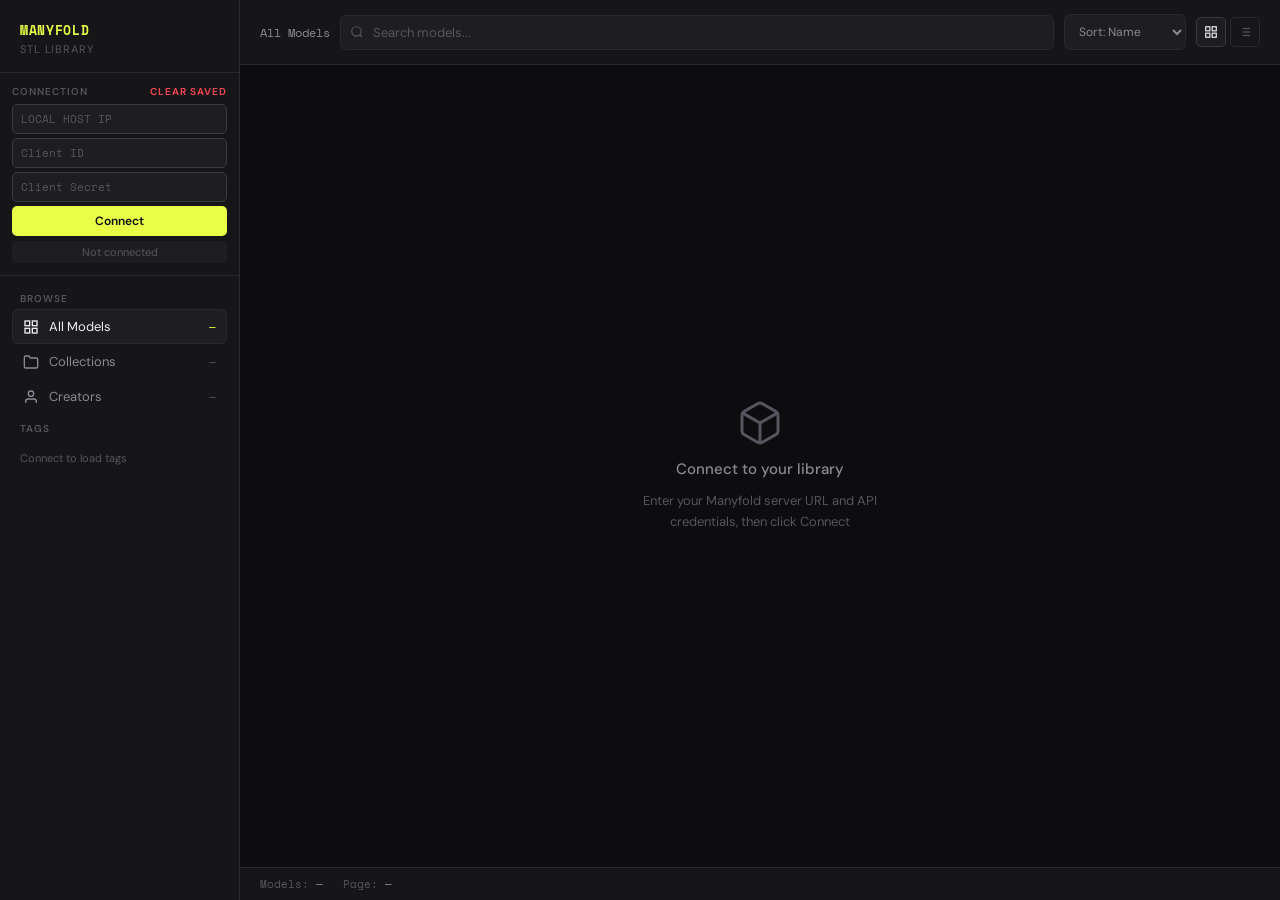
==== index.html @ 3ebe1566 "Rename manyfold-dark-ui.html to index.html" ====
<!DOCTYPE html>
<html lang="en">
<head>
<meta charset="UTF-8">
<meta name="viewport" content="width=device-width, initial-scale=1.0">
<title>Voxenworks — STL Library</title>
<link rel="preconnect" href="https://fonts.googleapis.com">
<link href="https://fonts.googleapis.com/css2?family=Space+Mono:ital,wght@0,400;0,700;1,400&family=DM+Sans:wght@300;400;500;600&display=swap" rel="stylesheet">
<style>
:root {
  --bg: #0d0d0f;
  --surface: #161618;
  --surface2: #1e1e21;
  --border: #2a2a2e;
  --border2: #3a3a3f;
  --accent: #e8ff47;
  --accent2: #ff6b35;
  --text: #f0f0f2;
  --text2: #8a8a95;
  --text3: #555560;
  --red: #ff4757;
  --teal: #2ed8a8;
  --blue: #4a9eff;
  --purple: #a78bfa;
}
* { box-sizing: border-box; margin: 0; padding: 0; }
html, body { height: 100%; background: var(--bg); color: var(--text); font-family: 'DM Sans', sans-serif; overflow: hidden; }

.app { display: flex; height: 100vh; }
.sidebar { width: 240px; background: var(--surface); border-right: 1px solid var(--border); display: flex; flex-direction: column; flex-shrink: 0; }
.main { flex: 1; display: flex; flex-direction: column; overflow: hidden; }

.brand { padding: 20px 20px 16px; border-bottom: 1px solid var(--border); }
.brand-name { font-family: 'Space Mono', monospace; font-size: 13px; font-weight: 700; color: var(--accent); letter-spacing: 0.05em; }
.brand-sub { font-size: 11px; color: var(--text3); margin-top: 2px; letter-spacing: 0.08em; text-transform: uppercase; }

.nav-section { padding: 16px 12px 8px; }
.nav-label { font-size: 10px; font-weight: 600; color: var(--text3); text-transform: uppercase; letter-spacing: 0.1em; padding: 0 8px; margin-bottom: 4px; }
.nav-item { display: flex; align-items: center; gap: 10px; padding: 8px 10px; border-radius: 6px; cursor: pointer; font-size: 13px; color: var(--text2); transition: all 0.15s; border: 1px solid transparent; }
.nav-item:hover { background: var(--surface2); color: var(--text); }
.nav-item.active { background: var(--surface2); color: var(--text); border-color: var(--border); }
.nav-count { margin-left: auto; font-size: 11px; font-family: 'Space Mono', monospace; color: var(--text3); }
.nav-item.active .nav-count { color: var(--accent); }

.config-section { padding: 12px; border-bottom: 1px solid var(--border); }
.config-label { font-size: 10px; font-weight: 600; color: var(--text3); text-transform: uppercase; letter-spacing: 0.1em; margin-bottom: 6px; display: flex; justify-content: space-between; align-items: center; }
.config-clear { font-size: 10px; color: var(--red); cursor: pointer; text-decoration: none; }
.config-clear:hover { opacity: 0.8; }
.config-input { width: 100%; background: var(--surface2); border: 1px solid var(--border2); border-radius: 5px; color: var(--text); font-size: 11px; padding: 6px 8px; font-family: 'Space Mono', monospace; outline: none; margin-bottom: 4px; }
.config-input:focus { border-color: var(--accent); }
.config-input::placeholder { color: var(--text3); }
.connect-btn { width: 100%; padding: 7px; background: var(--accent); color: #0d0d0f; border: none; border-radius: 5px; font-size: 12px; font-weight: 600; cursor: pointer; font-family: 'DM Sans', sans-serif; transition: opacity 0.15s; }
.connect-btn:hover { opacity: 0.9; }
.connect-status { font-size: 11px; margin-top: 5px; padding: 4px 8px; border-radius: 4px; text-align: center; }
.status-ok { background: rgba(46,216,168,0.1); color: var(--teal); }
.status-err { background: rgba(255,71,87,0.1); color: var(--red); }
.status-loading { background: rgba(232,255,71,0.1); color: var(--accent); }
.status-idle { background: var(--surface2); color: var(--text3); }

.tag-section { padding: 0 12px 12px; flex: 1; overflow-y: auto; }
.tag-chips { display: flex; flex-wrap: wrap; gap: 5px; padding: 4px 0; }
.tag-chip { font-size: 11px; padding: 3px 9px; border-radius: 20px; border: 1px solid var(--border2); color: var(--text3); cursor: pointer; transition: all 0.15s; font-family: 'Space Mono', monospace; }
.tag-chip:hover { color: var(--text2); }
.tag-chip.active { border-color: var(--accent); color: var(--accent); background: rgba(232,255,71,0.07); }

.toolbar { padding: 14px 20px; border-bottom: 1px solid var(--border); display: flex; gap: 10px; align-items: center; background: var(--surface); }
.toolbar-title { font-family: 'Space Mono', monospace; font-size: 12px; color: var(--text2); white-space: nowrap; }
.search-wrap { flex: 1; position: relative; }
.search-wrap svg { position: absolute; left: 10px; top: 50%; transform: translateY(-50%); width: 14px; height: 14px; color: var(--text3); pointer-events: none; }
.search-input { width: 100%; background: var(--surface2); border: 1px solid var(--border); border-radius: 6px; color: var(--text); font-size: 13px; padding: 8px 12px 8px 32px; font-family: 'DM Sans', sans-serif; outline: none; transition: border-color 0.15s; }
.search-input:focus { border-color: var(--border2); }
.search-input::placeholder { color: var(--text3); }
.sort-wrap select { background: var(--surface2); border: 1px solid var(--border); border-radius: 6px; color: var(--text2); font-size: 12px; padding: 8px 10px; font-family: 'DM Sans', sans-serif; outline: none; cursor: pointer; }
.view-btns { display: flex; gap: 4px; }
.view-btn { width: 30px; height: 30px; border: 1px solid var(--border); border-radius: 5px; background: none; cursor: pointer; display: flex; align-items: center; justify-content: center; color: var(--text3); transition: all 0.15s; }
.view-btn.active, .view-btn:hover { border-color: var(--border2); color: var(--text); background: var(--surface2); }

.content { flex: 1; overflow-y: auto; padding: 16px 20px; }
.grid { display: grid; grid-template-columns: repeat(auto-fill, minmax(180px, 1fr)); gap: 12px; }
.list { display: flex; flex-direction: column; gap: 6px; }

.card { background: var(--surface); border: 1px solid var(--border); border-radius: 10px; overflow: hidden; cursor: pointer; transition: all 0.2s; }
.card:hover { border-color: var(--border2); transform: translateY(-1px); }
.card-thumb { height: 120px; background: var(--surface2); display: flex; align-items: center; justify-content: center; position: relative; overflow: hidden; }
.card-thumb img { width: 100%; height: 100%; object-fit: cover; }
.card-thumb svg { width: 48px; height: 48px; color: var(--text3); }
.format-badge { position: absolute; top: 8px; right: 8px; font-size: 9px; font-family: 'Space Mono', monospace; font-weight: 700; padding: 3px 7px; border-radius: 4px; letter-spacing: 0.05em; background: rgba(74,158,255,0.15); color: var(--blue); }
.card-body { padding: 10px 12px; }
.card-name { font-size: 13px; font-weight: 500; color: var(--text); white-space: nowrap; overflow: hidden; text-overflow: ellipsis; margin-bottom: 3px; }
.card-sub { font-size: 11px; color: var(--text3); margin-bottom: 6px; }

.list-item { background: var(--surface); border: 1px solid var(--border); border-radius: 8px; padding: 10px 14px; cursor: pointer; display: flex; align-items: center; gap: 14px; transition: all 0.15s; }
.list-item:hover { border-color: var(--border2); }
.list-icon { width: 36px; height: 36px; background: var(--surface2); border-radius: 6px; display: flex; align-items: center; justify-content: center; flex-shrink: 0; overflow: hidden; }
.list-icon img { width: 100%; height: 100%; object-fit: cover; }
.list-icon svg { width: 20px; height: 20px; color: var(--text3); }
.list-info { flex: 1; min-width: 0; }
.list-name { font-size: 13px; font-weight: 500; color: var(--text); white-space: nowrap; overflow: hidden; text-overflow: ellipsis; }
.list-meta { font-size: 11px; color: var(--text3); margin-top: 2px; }

.pagination { display: flex; gap: 6px; align-items: center; justify-content: center; padding: 16px; }
.page-btn { padding: 6px 12px; border: 1px solid var(--border2); border-radius: 5px; background: var(--surface); color: var(--text2); font-size: 12px; cursor: pointer; font-family: 'Space Mono', monospace; transition: all 0.15s; }
.page-btn:hover:not(:disabled) { border-color: var(--accent); color: var(--accent); }
.page-btn.active { background: var(--accent); color: #0d0d0f; border-color: var(--accent); font-weight: 700; }
.page-btn:disabled { opacity: 0.3; cursor: not-allowed; }
.page-info { font-size: 11px; color: var(--text3); font-family: 'Space Mono', monospace; }

.statusbar { padding: 8px 20px; border-top: 1px solid var(--border); background: var(--surface); display: flex; gap: 20px; align-items: center; }
.stat { font-size: 11px; color: var(--text3); font-family: 'Space Mono', monospace; }
.stat span { color: var(--text2); }

.empty { display: flex; flex-direction: column; align-items: center; justify-content: center; gap: 12px; padding: 60px 20px; height: 100%; }
.empty svg { width: 48px; height: 48px; color: var(--text3); }
.empty-title { font-size: 15px; font-weight: 500; color: var(--text2); }
.empty-sub { font-size: 13px; color: var(--text3); text-align: center; max-width: 280px; line-height: 1.6; }

.loading { display: flex; align-items: center; justify-content: center; height: 100%; }
.spinner { width: 32px; height: 32px; border: 2px solid var(--border2); border-top-color: var(--accent); border-radius: 50%; animation: spin 0.8s linear infinite; }
@keyframes spin { to { transform: rotate(360deg); } }

::-webkit-scrollbar { width: 5px; }
::-webkit-scrollbar-track { background: transparent; }
::-webkit-scrollbar-thumb { background: var(--border2); border-radius: 3px; }
</style>
</head>
<body>

<div class="app">
  <div class="sidebar">
    <div class="brand">
      <div class="brand-name">MANYFOLD</div>
      <div class="brand-sub">STL Library</div>
    </div>

    <div class="config-section">
      <div class="config-label">
        Connection
        <span class="config-clear" onclick="clearCredentials()">Clear saved</span>
      </div>
      <input class="config-input" id="server-url" placeholder="LOCAL HOST IP">
      <input class="config-input" id="client-id" placeholder="Client ID">
      <input class="config-input" id="client-secret" placeholder="Client Secret" type="password">
      <button class="connect-btn" onclick="connect()">Connect</button>
      <div class="connect-status status-idle" id="connect-status">Not connected</div>
    </div>

    <div class="nav-section">
      <div class="nav-label">Browse</div>
      <div class="nav-item active" onclick="setView('models')" id="nav-models">
        <svg width="16" height="16" viewBox="0 0 24 24" fill="none" stroke="currentColor" stroke-width="2"><rect x="3" y="3" width="7" height="7"/><rect x="14" y="3" width="7" height="7"/><rect x="14" y="14" width="7" height="7"/><rect x="3" y="14" width="7" height="7"/></svg>
        All Models
        <span class="nav-count" id="count-models">—</span>
      </div>
      <div class="nav-item" onclick="setView('collections')" id="nav-collections">
        <svg width="16" height="16" viewBox="0 0 24 24" fill="none" stroke="currentColor" stroke-width="2"><path d="M22 19a2 2 0 0 1-2 2H4a2 2 0 0 1-2-2V5a2 2 0 0 1 2-2h5l2 3h9a2 2 0 0 1 2 2z"/></svg>
        Collections
        <span class="nav-count" id="count-collections">—</span>
      </div>
      <div class="nav-item" onclick="setView('creators')" id="nav-creators">
        <svg width="16" height="16" viewBox="0 0 24 24" fill="none" stroke="currentColor" stroke-width="2"><path d="M20 21v-2a4 4 0 0 0-4-4H8a4 4 0 0 0-4 4v2"/><circle cx="12" cy="7" r="4"/></svg>
        Creators
        <span class="nav-count" id="count-creators">—</span>
      </div>
    </div>

    <div class="tag-section">
      <div class="nav-label" style="padding:0 8px;margin-bottom:8px">Tags</div>
      <div class="tag-chips" id="tag-chips">
        <span style="font-size:11px;color:var(--text3);padding:4px 8px">Connect to load tags</span>
      </div>
    </div>
  </div>

  <div class="main">
    <div class="toolbar">
      <div class="toolbar-title" id="toolbar-title">All Models</div>
      <div class="search-wrap">
        <svg viewBox="0 0 24 24" fill="none" stroke="currentColor" stroke-width="2"><circle cx="11" cy="11" r="8"/><line x1="21" y1="21" x2="16.65" y2="16.65"/></svg>
        <input class="search-input" type="text" placeholder="Search models..." id="search-input" oninput="debounceSearch()">
      </div>
      <div class="sort-wrap">
        <select id="sort-select" onchange="fetchModels(1)">
          <option value="name">Sort: Name</option>
          <option value="recent">Sort: Recent</option>
          <option value="updated">Sort: Updated</option>
        </select>
      </div>
      <div class="view-btns">
        <button class="view-btn active" id="vbtn-grid" onclick="setDisplayMode('grid')" title="Grid view">
          <svg width="14" height="14" viewBox="0 0 24 24" fill="none" stroke="currentColor" stroke-width="2"><rect x="3" y="3" width="7" height="7"/><rect x="14" y="3" width="7" height="7"/><rect x="14" y="14" width="7" height="7"/><rect x="3" y="14" width="7" height="7"/></svg>
        </button>
        <button class="view-btn" id="vbtn-list" onclick="setDisplayMode('list')" title="List view">
          <svg width="14" height="14" viewBox="0 0 24 24" fill="none" stroke="currentColor" stroke-width="2"><line x1="8" y1="6" x2="21" y2="6"/><line x1="8" y1="12" x2="21" y2="12"/><line x1="8" y1="18" x2="21" y2="18"/><line x1="3" y1="6" x2="3.01" y2="6"/><line x1="3" y1="12" x2="3.01" y2="12"/><line x1="3" y1="18" x2="3.01" y2="18"/></svg>
        </button>
      </div>
    </div>

    <div class="content" id="content">
      <div class="empty">
        <svg viewBox="0 0 24 24" fill="none" stroke="currentColor" stroke-width="1.5"><path d="M21 16V8a2 2 0 0 0-1-1.73l-7-4a2 2 0 0 0-2 0l-7 4A2 2 0 0 0 3 8v8a2 2 0 0 0 1 1.73l7 4a2 2 0 0 0 2 0l7-4A2 2 0 0 0 21 16z"/><polyline points="3.27 6.96 12 12.01 20.73 6.96"/><line x1="12" y1="22.08" x2="12" y2="12"/></svg>
        <div class="empty-title">Connect to your library</div>
        <div class="empty-sub">Enter your Manyfold server URL and API credentials, then click Connect</div>
      </div>
    </div>

    <div class="statusbar">
      <div class="stat">Models: <span id="stat-total">—</span></div>
      <div class="stat">Page: <span id="stat-page">—</span></div>
    </div>
  </div>
</div>

<script>
const STORAGE_KEY = 'voxenworks_connection';
const cubeIcon = `<svg viewBox="0 0 24 24" fill="none" stroke="currentColor" stroke-width="1.5"><path d="M21 16V8a2 2 0 0 0-1-1.73l-7-4a2 2 0 0 0-2 0l-7 4A2 2 0 0 0 3 8v8a2 2 0 0 0 1 1.73l7 4a2 2 0 0 0 2 0l7-4A2 2 0 0 0 21 16z"/><polyline points="3.27 6.96 12 12.01 20.73 6.96"/><line x1="12" y1="22.08" x2="12" y2="12"/></svg>`;

let accessToken = null;
let serverUrl = '';
let displayMode = 'grid';
let currentPage = 1;
let searchTimer = null;

function saveCredentials() {
  const data = {
    url: document.getElementById('server-url').value,
    clientId: document.getElementById('client-id').value,
    clientSecret: document.getElementById('client-secret').value
  };
  localStorage.setItem(STORAGE_KEY, JSON.stringify(data));
}

function loadCredentials() {
  try {
    const saved = localStorage.getItem(STORAGE_KEY);
    if (!saved) return false;
    const data = JSON.parse(saved);
    if (data.url) document.getElementById('server-url').value = data.url;
    if (data.clientId) document.getElementById('client-id').value = data.clientId;
    if (data.clientSecret) document.getElementById('client-secret').value = data.clientSecret;
    return !!(data.url && data.clientId && data.clientSecret);
  } catch(e) { return false; }
}

function clearCredentials() {
  localStorage.removeItem(STORAGE_KEY);
  document.getElementById('server-url').value = '';
  document.getElementById('client-id').value = '';
  document.getElementById('client-secret').value = '';
  accessToken = null;
  setStatus('Credentials cleared', 'idle');
}

function setStatus(msg, type) {
  const el = document.getElementById('connect-status');
  el.textContent = msg;
  el.className = `connect-status status-${type}`;
}

async function connect() {
  const url = document.getElementById('server-url').value.replace(/\/$/, '');
  const clientId = document.getElementById('client-id').value.trim();
  const clientSecret = document.getElementById('client-secret').value.trim();

  if (!url || !clientId || !clientSecret) {
    setStatus('Fill in all fields', 'err');
    return;
  }

  serverUrl = url;
  setStatus('Connecting...', 'loading');

  try {
    const resp = await fetch(`${url}/oauth/token`, {
      method: 'POST',
      headers: { 'Content-Type': 'application/x-www-form-urlencoded' },
      body: new URLSearchParams({
        grant_type: 'client_credentials',
        client_id: clientId,
        client_secret: clientSecret,
        scope: 'read public'
      })
    });

    if (!resp.ok) throw new Error(`Auth failed: ${resp.status}`);
    const data = await resp.json();
    accessToken = data.access_token;

    saveCredentials();
    setStatus('Connected', 'ok');
    fetchModels(1);
    fetchCollections();
    fetchCreators();
  } catch(e) {
    setStatus('Connection failed — check credentials', 'err');
    console.error(e);
  }
}

async function apiFetch(path) {
  const resp = await fetch(`${serverUrl}${path}`, {
    headers: {
      'Authorization': `Bearer ${accessToken}`,
      'Accept': 'application/vnd.manyfold.v0+json'
    }
  });
  if (!resp.ok) throw new Error(`API error: ${resp.status}`);
  return resp.json();
}

async function fetchModels(page = 1) {
  if (!accessToken) return;
  currentPage = page;
  showLoading();

  const q = document.getElementById('search-input').value.trim();
  const order = document.getElementById('sort-select').value;
  let path = `/models?page=${page}&order=${order}`;
  if (q) path += `&search=${encodeURIComponent(q)}`;

  try {
    const data = await apiFetch(path);
    const total = data.totalItems || 0;
    document.getElementById('stat-total').textContent = total.toLocaleString();
    document.getElementById('count-models').textContent = total.toLocaleString();
    renderModels(data.member || []);
    renderPagination(data.view, page);
  } catch(e) {
    showError('Failed to load models — API may still be scanning');
    console.error(e);
  }
}

async function fetchCollections() {
  if (!accessToken) return;
  try {
    const data = await apiFetch('/collections');
    document.getElementById('count-collections').textContent = (data.totalItems || 0).toLocaleString();
  } catch(e) {}
}

async function fetchCreators() {
  if (!accessToken) return;
  try {
    const data = await apiFetch('/creators');
    document.getElementById('count-creators').textContent = (data.totalItems || 0).toLocaleString();
  } catch(e) {}
}

function modelId(m) {
  if (typeof m['@id'] === 'string') {
    const parts = m['@id'].split('/');
    return parts[parts.length - 1];
  }
  return m.id || '';
}

function renderModels(models) {
  const content = document.getElementById('content');
  if (models.length === 0) {
    content.innerHTML = `<div class="empty">
      <svg viewBox="0 0 24 24" fill="none" stroke="currentColor" stroke-width="1.5"><circle cx="11" cy="11" r="8"/><line x1="21" y1="21" x2="16.65" y2="16.65"/></svg>
      <div class="empty-title">No models found</div>
      <div class="empty-sub">Try a different search term</div>
    </div>`;
    return;
  }

  if (displayMode === 'grid') {
    const cards = models.map(m => {
      const id = modelId(m);
      return `<div class="card" onclick="openModel('${id}')">
        <div class="card-thumb">
          <img src="${serverUrl}/models/${id}/card_image" 
               onerror="this.style.display='none';this.nextElementSibling.style.display='flex'" 
               style="display:block">
          <div style="display:none;width:100%;height:100%;align-items:center;justify-content:center">${cubeIcon}</div>
          <span class="format-badge">3D</span>
        </div>
        <div class="card-body">
          <div class="card-name" title="${(m.name||'').replace(/"/g,'&quot;')}">${m.name||'Unnamed'}</div>
          <div class="card-sub">ID ${id}</div>
        </div>
      </div>`;
    }).join('');
    content.innerHTML = `<div class="grid">${cards}</div>`;
  } else {
    const items = models.map(m => {
      const id = modelId(m);
      return `<div class="list-item" onclick="openModel('${id}')">
        <div class="list-icon">
          <img src="${serverUrl}/models/${id}/card_image" 
               onerror="this.style.display='none';this.parentElement.innerHTML='${cubeIcon.replace(/'/g,"\\'").replace(/"/g,'&quot;')}'" 
               style="display:block">
        </div>
        <div class="list-info">
          <div class="list-name">${m.name||'Unnamed'}</div>
          <div class="list-meta">ID: ${id}</div>
        </div>
      </div>`;
    }).join('');
    content.innerHTML = `<div class="list">${items}</div>`;
  }
}

function renderPagination(view, page) {
  const existing = document.querySelector('.pagination');
  if (existing) existing.remove();
  if (!view) return;

  const lastUrl = view.last || '';
  const lastMatch = lastUrl.match(/page=(\d+)/);
  const totalPages = lastMatch ? parseInt(lastMatch[1]) : 1;
  document.getElementById('stat-page').textContent = `${page} / ${totalPages}`;

  const pag = document.createElement('div');
  pag.className = 'pagination';

  let html = `<button class="page-btn" onclick="fetchModels(${page-1})" ${page<=1?'disabled':''}>← Prev</button>`;
  const start = Math.max(1, page - 2);
  const end = Math.min(totalPages, page + 2);
  if (start > 1) html += `<button class="page-btn" onclick="fetchModels(1)">1</button><span class="page-info">...</span>`;
  for (let i = start; i <= end; i++) {
    html += `<button class="page-btn${i===page?' active':''}" onclick="fetchModels(${i})">${i}</button>`;
  }
  if (end < totalPages) html += `<span class="page-info">...</span><button class="page-btn" onclick="fetchModels(${totalPages})">${totalPages}</button>`;
  html += `<button class="page-btn" onclick="fetchModels(${page+1})" ${page>=totalPages?'disabled':''}>Next →</button>`;

  pag.innerHTML = html;
  document.querySelector('.content').after(pag);
}

function openModel(id) {
  window.open(`${serverUrl}/models/${id}`, '_blank');
}

function setView(v) {
  ['models','collections','creators'].forEach(n => {
    document.getElementById(`nav-${n}`).classList.toggle('active', n===v);
  });
  document.getElementById('toolbar-title').textContent = 
    v === 'models' ? 'All Models' : v === 'collections' ? 'Collections' : 'Creators';
  if (v === 'models') fetchModels(1);
  else window.open(`${serverUrl}/${v}`, '_blank');
}

function setDisplayMode(m) {
  displayMode = m;
  document.getElementById('vbtn-grid').classList.toggle('active', m==='grid');
  document.getElementById('vbtn-list').classList.toggle('active', m==='list');
  if (accessToken) fetchModels(currentPage);
}

function debounceSearch() {
  clearTimeout(searchTimer);
  searchTimer = setTimeout(() => fetchModels(1), 400);
}

function showLoading() {
  document.getElementById('content').innerHTML = `<div class="loading"><div class="spinner"></div></div>`;
  const existing = document.querySelector('.pagination');
  if (existing) existing.remove();
}

function showError(msg) {
  document.getElementById('content').innerHTML = `<div class="empty">
    <svg viewBox="0 0 24 24" fill="none" stroke="currentColor" stroke-width="1.5"><circle cx="12" cy="12" r="10"/><line x1="12" y1="8" x2="12" y2="12"/><line x1="12" y1="16" x2="12.01" y2="16"/></svg>
    <div class="empty-title">Could not load models</div>
    <div class="empty-sub">${msg}</div>
  </div>`;
}

// Load saved credentials on startup and auto-connect
window.addEventListener('load', () => {
  const hasCredentials = loadCredentials();
  if (hasCredentials) {
    setStatus('Saved credentials loaded', 'loading');
    connect();
  }
});

document.addEventListener('keydown', e => {
  if (e.key === 'Enter' && document.activeElement.classList.contains('config-input')) {
    connect();
  }
});
</script>
</body>
</html>
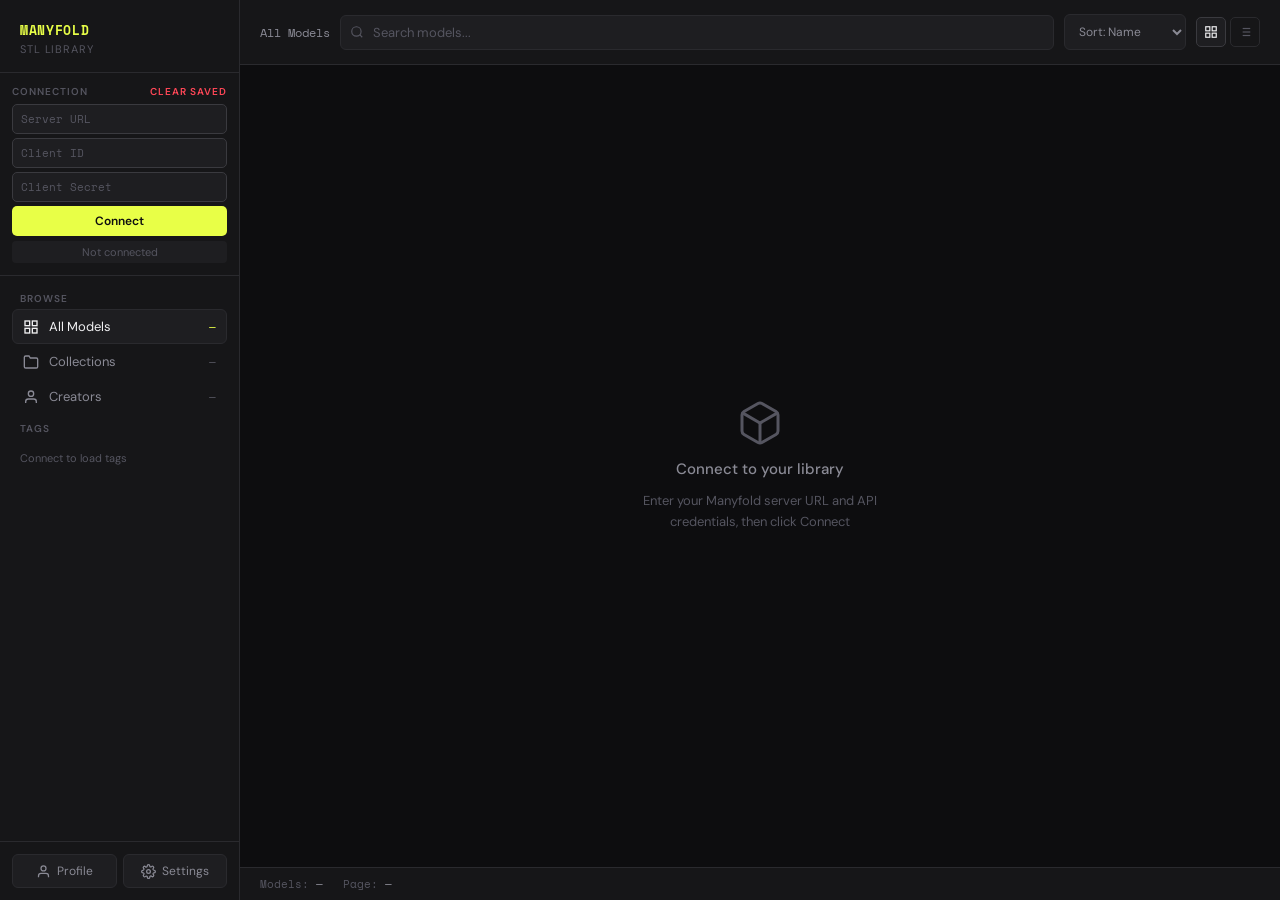
==== commit fcef775d: "updated files css created, app.js created, and index settings / profile added" ====
--- a/index.html
+++ b/index.html
@@ -3,125 +3,10 @@
 <head>
 <meta charset="UTF-8">
 <meta name="viewport" content="width=device-width, initial-scale=1.0">
-<title>Voxenworks — STL Library</title>
+<title>Manyfold — STL Library</title>
 <link rel="preconnect" href="https://fonts.googleapis.com">
 <link href="https://fonts.googleapis.com/css2?family=Space+Mono:ital,wght@0,400;0,700;1,400&family=DM+Sans:wght@300;400;500;600&display=swap" rel="stylesheet">
-<style>
-:root {
-  --bg: #0d0d0f;
-  --surface: #161618;
-  --surface2: #1e1e21;
-  --border: #2a2a2e;
-  --border2: #3a3a3f;
-  --accent: #e8ff47;
-  --accent2: #ff6b35;
-  --text: #f0f0f2;
-  --text2: #8a8a95;
-  --text3: #555560;
-  --red: #ff4757;
-  --teal: #2ed8a8;
-  --blue: #4a9eff;
-  --purple: #a78bfa;
-}
-* { box-sizing: border-box; margin: 0; padding: 0; }
-html, body { height: 100%; background: var(--bg); color: var(--text); font-family: 'DM Sans', sans-serif; overflow: hidden; }
-
-.app { display: flex; height: 100vh; }
-.sidebar { width: 240px; background: var(--surface); border-right: 1px solid var(--border); display: flex; flex-direction: column; flex-shrink: 0; }
-.main { flex: 1; display: flex; flex-direction: column; overflow: hidden; }
-
-.brand { padding: 20px 20px 16px; border-bottom: 1px solid var(--border); }
-.brand-name { font-family: 'Space Mono', monospace; font-size: 13px; font-weight: 700; color: var(--accent); letter-spacing: 0.05em; }
-.brand-sub { font-size: 11px; color: var(--text3); margin-top: 2px; letter-spacing: 0.08em; text-transform: uppercase; }
-
-.nav-section { padding: 16px 12px 8px; }
-.nav-label { font-size: 10px; font-weight: 600; color: var(--text3); text-transform: uppercase; letter-spacing: 0.1em; padding: 0 8px; margin-bottom: 4px; }
-.nav-item { display: flex; align-items: center; gap: 10px; padding: 8px 10px; border-radius: 6px; cursor: pointer; font-size: 13px; color: var(--text2); transition: all 0.15s; border: 1px solid transparent; }
-.nav-item:hover { background: var(--surface2); color: var(--text); }
-.nav-item.active { background: var(--surface2); color: var(--text); border-color: var(--border); }
-.nav-count { margin-left: auto; font-size: 11px; font-family: 'Space Mono', monospace; color: var(--text3); }
-.nav-item.active .nav-count { color: var(--accent); }
-
-.config-section { padding: 12px; border-bottom: 1px solid var(--border); }
-.config-label { font-size: 10px; font-weight: 600; color: var(--text3); text-transform: uppercase; letter-spacing: 0.1em; margin-bottom: 6px; display: flex; justify-content: space-between; align-items: center; }
-.config-clear { font-size: 10px; color: var(--red); cursor: pointer; text-decoration: none; }
-.config-clear:hover { opacity: 0.8; }
-.config-input { width: 100%; background: var(--surface2); border: 1px solid var(--border2); border-radius: 5px; color: var(--text); font-size: 11px; padding: 6px 8px; font-family: 'Space Mono', monospace; outline: none; margin-bottom: 4px; }
-.config-input:focus { border-color: var(--accent); }
-.config-input::placeholder { color: var(--text3); }
-.connect-btn { width: 100%; padding: 7px; background: var(--accent); color: #0d0d0f; border: none; border-radius: 5px; font-size: 12px; font-weight: 600; cursor: pointer; font-family: 'DM Sans', sans-serif; transition: opacity 0.15s; }
-.connect-btn:hover { opacity: 0.9; }
-.connect-status { font-size: 11px; margin-top: 5px; padding: 4px 8px; border-radius: 4px; text-align: center; }
-.status-ok { background: rgba(46,216,168,0.1); color: var(--teal); }
-.status-err { background: rgba(255,71,87,0.1); color: var(--red); }
-.status-loading { background: rgba(232,255,71,0.1); color: var(--accent); }
-.status-idle { background: var(--surface2); color: var(--text3); }
-
-.tag-section { padding: 0 12px 12px; flex: 1; overflow-y: auto; }
-.tag-chips { display: flex; flex-wrap: wrap; gap: 5px; padding: 4px 0; }
-.tag-chip { font-size: 11px; padding: 3px 9px; border-radius: 20px; border: 1px solid var(--border2); color: var(--text3); cursor: pointer; transition: all 0.15s; font-family: 'Space Mono', monospace; }
-.tag-chip:hover { color: var(--text2); }
-.tag-chip.active { border-color: var(--accent); color: var(--accent); background: rgba(232,255,71,0.07); }
-
-.toolbar { padding: 14px 20px; border-bottom: 1px solid var(--border); display: flex; gap: 10px; align-items: center; background: var(--surface); }
-.toolbar-title { font-family: 'Space Mono', monospace; font-size: 12px; color: var(--text2); white-space: nowrap; }
-.search-wrap { flex: 1; position: relative; }
-.search-wrap svg { position: absolute; left: 10px; top: 50%; transform: translateY(-50%); width: 14px; height: 14px; color: var(--text3); pointer-events: none; }
-.search-input { width: 100%; background: var(--surface2); border: 1px solid var(--border); border-radius: 6px; color: var(--text); font-size: 13px; padding: 8px 12px 8px 32px; font-family: 'DM Sans', sans-serif; outline: none; transition: border-color 0.15s; }
-.search-input:focus { border-color: var(--border2); }
-.search-input::placeholder { color: var(--text3); }
-.sort-wrap select { background: var(--surface2); border: 1px solid var(--border); border-radius: 6px; color: var(--text2); font-size: 12px; padding: 8px 10px; font-family: 'DM Sans', sans-serif; outline: none; cursor: pointer; }
-.view-btns { display: flex; gap: 4px; }
-.view-btn { width: 30px; height: 30px; border: 1px solid var(--border); border-radius: 5px; background: none; cursor: pointer; display: flex; align-items: center; justify-content: center; color: var(--text3); transition: all 0.15s; }
-.view-btn.active, .view-btn:hover { border-color: var(--border2); color: var(--text); background: var(--surface2); }
-
-.content { flex: 1; overflow-y: auto; padding: 16px 20px; }
-.grid { display: grid; grid-template-columns: repeat(auto-fill, minmax(180px, 1fr)); gap: 12px; }
-.list { display: flex; flex-direction: column; gap: 6px; }
-
-.card { background: var(--surface); border: 1px solid var(--border); border-radius: 10px; overflow: hidden; cursor: pointer; transition: all 0.2s; }
-.card:hover { border-color: var(--border2); transform: translateY(-1px); }
-.card-thumb { height: 120px; background: var(--surface2); display: flex; align-items: center; justify-content: center; position: relative; overflow: hidden; }
-.card-thumb img { width: 100%; height: 100%; object-fit: cover; }
-.card-thumb svg { width: 48px; height: 48px; color: var(--text3); }
-.format-badge { position: absolute; top: 8px; right: 8px; font-size: 9px; font-family: 'Space Mono', monospace; font-weight: 700; padding: 3px 7px; border-radius: 4px; letter-spacing: 0.05em; background: rgba(74,158,255,0.15); color: var(--blue); }
-.card-body { padding: 10px 12px; }
-.card-name { font-size: 13px; font-weight: 500; color: var(--text); white-space: nowrap; overflow: hidden; text-overflow: ellipsis; margin-bottom: 3px; }
-.card-sub { font-size: 11px; color: var(--text3); margin-bottom: 6px; }
-
-.list-item { background: var(--surface); border: 1px solid var(--border); border-radius: 8px; padding: 10px 14px; cursor: pointer; display: flex; align-items: center; gap: 14px; transition: all 0.15s; }
-.list-item:hover { border-color: var(--border2); }
-.list-icon { width: 36px; height: 36px; background: var(--surface2); border-radius: 6px; display: flex; align-items: center; justify-content: center; flex-shrink: 0; overflow: hidden; }
-.list-icon img { width: 100%; height: 100%; object-fit: cover; }
-.list-icon svg { width: 20px; height: 20px; color: var(--text3); }
-.list-info { flex: 1; min-width: 0; }
-.list-name { font-size: 13px; font-weight: 500; color: var(--text); white-space: nowrap; overflow: hidden; text-overflow: ellipsis; }
-.list-meta { font-size: 11px; color: var(--text3); margin-top: 2px; }
-
-.pagination { display: flex; gap: 6px; align-items: center; justify-content: center; padding: 16px; }
-.page-btn { padding: 6px 12px; border: 1px solid var(--border2); border-radius: 5px; background: var(--surface); color: var(--text2); font-size: 12px; cursor: pointer; font-family: 'Space Mono', monospace; transition: all 0.15s; }
-.page-btn:hover:not(:disabled) { border-color: var(--accent); color: var(--accent); }
-.page-btn.active { background: var(--accent); color: #0d0d0f; border-color: var(--accent); font-weight: 700; }
-.page-btn:disabled { opacity: 0.3; cursor: not-allowed; }
-.page-info { font-size: 11px; color: var(--text3); font-family: 'Space Mono', monospace; }
-
-.statusbar { padding: 8px 20px; border-top: 1px solid var(--border); background: var(--surface); display: flex; gap: 20px; align-items: center; }
-.stat { font-size: 11px; color: var(--text3); font-family: 'Space Mono', monospace; }
-.stat span { color: var(--text2); }
-
-.empty { display: flex; flex-direction: column; align-items: center; justify-content: center; gap: 12px; padding: 60px 20px; height: 100%; }
-.empty svg { width: 48px; height: 48px; color: var(--text3); }
-.empty-title { font-size: 15px; font-weight: 500; color: var(--text2); }
-.empty-sub { font-size: 13px; color: var(--text3); text-align: center; max-width: 280px; line-height: 1.6; }
-
-.loading { display: flex; align-items: center; justify-content: center; height: 100%; }
-.spinner { width: 32px; height: 32px; border: 2px solid var(--border2); border-top-color: var(--accent); border-radius: 50%; animation: spin 0.8s linear infinite; }
-@keyframes spin { to { transform: rotate(360deg); } }
-
-::-webkit-scrollbar { width: 5px; }
-::-webkit-scrollbar-track { background: transparent; }
-::-webkit-scrollbar-thumb { background: var(--border2); border-radius: 3px; }
-</style>
+<link rel="stylesheet" href="styles.css">
 </head>
 <body>
 
@@ -137,7 +22,7 @@
         Connection
         <span class="config-clear" onclick="clearCredentials()">Clear saved</span>
       </div>
-      <input class="config-input" id="server-url" placeholder="LOCAL HOST IP">
+      <input class="config-input" id="server-url" placeholder="Server URL">
       <input class="config-input" id="client-id" placeholder="Client ID">
       <input class="config-input" id="client-secret" placeholder="Client Secret" type="password">
       <button class="connect-btn" onclick="connect()">Connect</button>
@@ -167,6 +52,17 @@
       <div class="nav-label" style="padding:0 8px;margin-bottom:8px">Tags</div>
       <div class="tag-chips" id="tag-chips">
         <span style="font-size:11px;color:var(--text3);padding:4px 8px">Connect to load tags</span>
+      </div>
+    </div>
+
+    <div class="sidebar-bottom">
+      <div class="bottom-btn" onclick="openProfile()" title="Profile">
+        <svg width="15" height="15" viewBox="0 0 24 24" fill="none" stroke="currentColor" stroke-width="2"><path d="M20 21v-2a4 4 0 0 0-4-4H8a4 4 0 0 0-4 4v2"/><circle cx="12" cy="7" r="4"/></svg>
+        Profile
+      </div>
+      <div class="bottom-btn" onclick="openSettings()" title="Settings">
+        <svg width="15" height="15" viewBox="0 0 24 24" fill="none" stroke="currentColor" stroke-width="2"><circle cx="12" cy="12" r="3"/><path d="M19.4 15a1.65 1.65 0 0 0 .33 1.82l.06.06a2 2 0 0 1-2.83 2.83l-.06-.06a1.65 1.65 0 0 0-1.82-.33 1.65 1.65 0 0 0-1 1.51V21a2 2 0 0 1-4 0v-.09A1.65 1.65 0 0 0 9 19.4a1.65 1.65 0 0 0-1.82.33l-.06.06a2 2 0 0 1-2.83-2.83l.06-.06A1.65 1.65 0 0 0 4.68 15a1.65 1.65 0 0 0-1.51-1H3a2 2 0 0 1 0-4h.09A1.65 1.65 0 0 0 4.6 9a1.65 1.65 0 0 0-.33-1.82l-.06-.06a2 2 0 0 1 2.83-2.83l.06.06A1.65 1.65 0 0 0 9 4.68a1.65 1.65 0 0 0 1-1.51V3a2 2 0 0 1 4 0v.09a1.65 1.65 0 0 0 1 1.51 1.65 1.65 0 0 0 1.82-.33l.06-.06a2 2 0 0 1 2.83 2.83l-.06.06A1.65 1.65 0 0 0 19.4 9a1.65 1.65 0 0 0 1.51 1H21a2 2 0 0 1 0 4h-.09a1.65 1.65 0 0 0-1.51 1z"/></svg>
+        Settings
       </div>
     </div>
   </div>
@@ -210,279 +106,6 @@
   </div>
 </div>
 
-<script>
-const STORAGE_KEY = 'voxenworks_connection';
-const cubeIcon = `<svg viewBox="0 0 24 24" fill="none" stroke="currentColor" stroke-width="1.5"><path d="M21 16V8a2 2 0 0 0-1-1.73l-7-4a2 2 0 0 0-2 0l-7 4A2 2 0 0 0 3 8v8a2 2 0 0 0 1 1.73l7 4a2 2 0 0 0 2 0l7-4A2 2 0 0 0 21 16z"/><polyline points="3.27 6.96 12 12.01 20.73 6.96"/><line x1="12" y1="22.08" x2="12" y2="12"/></svg>`;
-
-let accessToken = null;
-let serverUrl = '';
-let displayMode = 'grid';
-let currentPage = 1;
-let searchTimer = null;
-
-function saveCredentials() {
-  const data = {
-    url: document.getElementById('server-url').value,
-    clientId: document.getElementById('client-id').value,
-    clientSecret: document.getElementById('client-secret').value
-  };
-  localStorage.setItem(STORAGE_KEY, JSON.stringify(data));
-}
-
-function loadCredentials() {
-  try {
-    const saved = localStorage.getItem(STORAGE_KEY);
-    if (!saved) return false;
-    const data = JSON.parse(saved);
-    if (data.url) document.getElementById('server-url').value = data.url;
-    if (data.clientId) document.getElementById('client-id').value = data.clientId;
-    if (data.clientSecret) document.getElementById('client-secret').value = data.clientSecret;
-    return !!(data.url && data.clientId && data.clientSecret);
-  } catch(e) { return false; }
-}
-
-function clearCredentials() {
-  localStorage.removeItem(STORAGE_KEY);
-  document.getElementById('server-url').value = '';
-  document.getElementById('client-id').value = '';
-  document.getElementById('client-secret').value = '';
-  accessToken = null;
-  setStatus('Credentials cleared', 'idle');
-}
-
-function setStatus(msg, type) {
-  const el = document.getElementById('connect-status');
-  el.textContent = msg;
-  el.className = `connect-status status-${type}`;
-}
-
-async function connect() {
-  const url = document.getElementById('server-url').value.replace(/\/$/, '');
-  const clientId = document.getElementById('client-id').value.trim();
-  const clientSecret = document.getElementById('client-secret').value.trim();
-
-  if (!url || !clientId || !clientSecret) {
-    setStatus('Fill in all fields', 'err');
-    return;
-  }
-
-  serverUrl = url;
-  setStatus('Connecting...', 'loading');
-
-  try {
-    const resp = await fetch(`${url}/oauth/token`, {
-      method: 'POST',
-      headers: { 'Content-Type': 'application/x-www-form-urlencoded' },
-      body: new URLSearchParams({
-        grant_type: 'client_credentials',
-        client_id: clientId,
-        client_secret: clientSecret,
-        scope: 'read public'
-      })
-    });
-
-    if (!resp.ok) throw new Error(`Auth failed: ${resp.status}`);
-    const data = await resp.json();
-    accessToken = data.access_token;
-
-    saveCredentials();
-    setStatus('Connected', 'ok');
-    fetchModels(1);
-    fetchCollections();
-    fetchCreators();
-  } catch(e) {
-    setStatus('Connection failed — check credentials', 'err');
-    console.error(e);
-  }
-}
-
-async function apiFetch(path) {
-  const resp = await fetch(`${serverUrl}${path}`, {
-    headers: {
-      'Authorization': `Bearer ${accessToken}`,
-      'Accept': 'application/vnd.manyfold.v0+json'
-    }
-  });
-  if (!resp.ok) throw new Error(`API error: ${resp.status}`);
-  return resp.json();
-}
-
-async function fetchModels(page = 1) {
-  if (!accessToken) return;
-  currentPage = page;
-  showLoading();
-
-  const q = document.getElementById('search-input').value.trim();
-  const order = document.getElementById('sort-select').value;
-  let path = `/models?page=${page}&order=${order}`;
-  if (q) path += `&search=${encodeURIComponent(q)}`;
-
-  try {
-    const data = await apiFetch(path);
-    const total = data.totalItems || 0;
-    document.getElementById('stat-total').textContent = total.toLocaleString();
-    document.getElementById('count-models').textContent = total.toLocaleString();
-    renderModels(data.member || []);
-    renderPagination(data.view, page);
-  } catch(e) {
-    showError('Failed to load models — API may still be scanning');
-    console.error(e);
-  }
-}
-
-async function fetchCollections() {
-  if (!accessToken) return;
-  try {
-    const data = await apiFetch('/collections');
-    document.getElementById('count-collections').textContent = (data.totalItems || 0).toLocaleString();
-  } catch(e) {}
-}
-
-async function fetchCreators() {
-  if (!accessToken) return;
-  try {
-    const data = await apiFetch('/creators');
-    document.getElementById('count-creators').textContent = (data.totalItems || 0).toLocaleString();
-  } catch(e) {}
-}
-
-function modelId(m) {
-  if (typeof m['@id'] === 'string') {
-    const parts = m['@id'].split('/');
-    return parts[parts.length - 1];
-  }
-  return m.id || '';
-}
-
-function renderModels(models) {
-  const content = document.getElementById('content');
-  if (models.length === 0) {
-    content.innerHTML = `<div class="empty">
-      <svg viewBox="0 0 24 24" fill="none" stroke="currentColor" stroke-width="1.5"><circle cx="11" cy="11" r="8"/><line x1="21" y1="21" x2="16.65" y2="16.65"/></svg>
-      <div class="empty-title">No models found</div>
-      <div class="empty-sub">Try a different search term</div>
-    </div>`;
-    return;
-  }
-
-  if (displayMode === 'grid') {
-    const cards = models.map(m => {
-      const id = modelId(m);
-      return `<div class="card" onclick="openModel('${id}')">
-        <div class="card-thumb">
-          <img src="${serverUrl}/models/${id}/card_image" 
-               onerror="this.style.display='none';this.nextElementSibling.style.display='flex'" 
-               style="display:block">
-          <div style="display:none;width:100%;height:100%;align-items:center;justify-content:center">${cubeIcon}</div>
-          <span class="format-badge">3D</span>
-        </div>
-        <div class="card-body">
-          <div class="card-name" title="${(m.name||'').replace(/"/g,'&quot;')}">${m.name||'Unnamed'}</div>
-          <div class="card-sub">ID ${id}</div>
-        </div>
-      </div>`;
-    }).join('');
-    content.innerHTML = `<div class="grid">${cards}</div>`;
-  } else {
-    const items = models.map(m => {
-      const id = modelId(m);
-      return `<div class="list-item" onclick="openModel('${id}')">
-        <div class="list-icon">
-          <img src="${serverUrl}/models/${id}/card_image" 
-               onerror="this.style.display='none';this.parentElement.innerHTML='${cubeIcon.replace(/'/g,"\\'").replace(/"/g,'&quot;')}'" 
-               style="display:block">
-        </div>
-        <div class="list-info">
-          <div class="list-name">${m.name||'Unnamed'}</div>
-          <div class="list-meta">ID: ${id}</div>
-        </div>
-      </div>`;
-    }).join('');
-    content.innerHTML = `<div class="list">${items}</div>`;
-  }
-}
-
-function renderPagination(view, page) {
-  const existing = document.querySelector('.pagination');
-  if (existing) existing.remove();
-  if (!view) return;
-
-  const lastUrl = view.last || '';
-  const lastMatch = lastUrl.match(/page=(\d+)/);
-  const totalPages = lastMatch ? parseInt(lastMatch[1]) : 1;
-  document.getElementById('stat-page').textContent = `${page} / ${totalPages}`;
-
-  const pag = document.createElement('div');
-  pag.className = 'pagination';
-
-  let html = `<button class="page-btn" onclick="fetchModels(${page-1})" ${page<=1?'disabled':''}>← Prev</button>`;
-  const start = Math.max(1, page - 2);
-  const end = Math.min(totalPages, page + 2);
-  if (start > 1) html += `<button class="page-btn" onclick="fetchModels(1)">1</button><span class="page-info">...</span>`;
-  for (let i = start; i <= end; i++) {
-    html += `<button class="page-btn${i===page?' active':''}" onclick="fetchModels(${i})">${i}</button>`;
-  }
-  if (end < totalPages) html += `<span class="page-info">...</span><button class="page-btn" onclick="fetchModels(${totalPages})">${totalPages}</button>`;
-  html += `<button class="page-btn" onclick="fetchModels(${page+1})" ${page>=totalPages?'disabled':''}>Next →</button>`;
-
-  pag.innerHTML = html;
-  document.querySelector('.content').after(pag);
-}
-
-function openModel(id) {
-  window.open(`${serverUrl}/models/${id}`, '_blank');
-}
-
-function setView(v) {
-  ['models','collections','creators'].forEach(n => {
-    document.getElementById(`nav-${n}`).classList.toggle('active', n===v);
-  });
-  document.getElementById('toolbar-title').textContent = 
-    v === 'models' ? 'All Models' : v === 'collections' ? 'Collections' : 'Creators';
-  if (v === 'models') fetchModels(1);
-  else window.open(`${serverUrl}/${v}`, '_blank');
-}
-
-function setDisplayMode(m) {
-  displayMode = m;
-  document.getElementById('vbtn-grid').classList.toggle('active', m==='grid');
-  document.getElementById('vbtn-list').classList.toggle('active', m==='list');
-  if (accessToken) fetchModels(currentPage);
-}
-
-function debounceSearch() {
-  clearTimeout(searchTimer);
-  searchTimer = setTimeout(() => fetchModels(1), 400);
-}
-
-function showLoading() {
-  document.getElementById('content').innerHTML = `<div class="loading"><div class="spinner"></div></div>`;
-  const existing = document.querySelector('.pagination');
-  if (existing) existing.remove();
-}
-
-function showError(msg) {
-  document.getElementById('content').innerHTML = `<div class="empty">
-    <svg viewBox="0 0 24 24" fill="none" stroke="currentColor" stroke-width="1.5"><circle cx="12" cy="12" r="10"/><line x1="12" y1="8" x2="12" y2="12"/><line x1="12" y1="16" x2="12.01" y2="16"/></svg>
-    <div class="empty-title">Could not load models</div>
-    <div class="empty-sub">${msg}</div>
-  </div>`;
-}
-
-// Load saved credentials on startup and auto-connect
-window.addEventListener('load', () => {
-  const hasCredentials = loadCredentials();
-  if (hasCredentials) {
-    setStatus('Saved credentials loaded', 'loading');
-    connect();
-  }
-});
-
-document.addEventListener('keydown', e => {
-  if (e.key === 'Enter' && document.activeElement.classList.contains('config-input')) {
-    connect();
-  }
-});
-</script>
+<script src="app.js"></script>
 </body>
 </html>
--- a/styles.css
+++ b/styles.css
@@ -0,0 +1,118 @@
+:root {
+  --bg: #0d0d0f;
+  --surface: #161618;
+  --surface2: #1e1e21;
+  --border: #2a2a2e;
+  --border2: #3a3a3f;
+  --accent: #e8ff47;
+  --accent2: #ff6b35;
+  --text: #f0f0f2;
+  --text2: #8a8a95;
+  --text3: #555560;
+  --red: #ff4757;
+  --teal: #2ed8a8;
+  --blue: #4a9eff;
+  --purple: #a78bfa;
+}
+* { box-sizing: border-box; margin: 0; padding: 0; }
+html, body { height: 100%; background: var(--bg); color: var(--text); font-family: 'DM Sans', sans-serif; overflow: hidden; }
+
+.app { display: flex; height: 100vh; }
+.sidebar { width: 240px; background: var(--surface); border-right: 1px solid var(--border); display: flex; flex-direction: column; flex-shrink: 0; }
+.main { flex: 1; display: flex; flex-direction: column; overflow: hidden; }
+
+.brand { padding: 20px 20px 16px; border-bottom: 1px solid var(--border); }
+.brand-name { font-family: 'Space Mono', monospace; font-size: 13px; font-weight: 700; color: var(--accent); letter-spacing: 0.05em; }
+.brand-sub { font-size: 11px; color: var(--text3); margin-top: 2px; letter-spacing: 0.08em; text-transform: uppercase; }
+
+.nav-section { padding: 16px 12px 8px; }
+.nav-label { font-size: 10px; font-weight: 600; color: var(--text3); text-transform: uppercase; letter-spacing: 0.1em; padding: 0 8px; margin-bottom: 4px; }
+.nav-item { display: flex; align-items: center; gap: 10px; padding: 8px 10px; border-radius: 6px; cursor: pointer; font-size: 13px; color: var(--text2); transition: all 0.15s; border: 1px solid transparent; }
+.nav-item:hover { background: var(--surface2); color: var(--text); }
+.nav-item.active { background: var(--surface2); color: var(--text); border-color: var(--border); }
+.nav-count { margin-left: auto; font-size: 11px; font-family: 'Space Mono', monospace; color: var(--text3); }
+.nav-item.active .nav-count { color: var(--accent); }
+
+.config-section { padding: 12px; border-bottom: 1px solid var(--border); }
+.config-label { font-size: 10px; font-weight: 600; color: var(--text3); text-transform: uppercase; letter-spacing: 0.1em; margin-bottom: 6px; display: flex; justify-content: space-between; align-items: center; }
+.config-clear { font-size: 10px; color: var(--red); cursor: pointer; text-decoration: none; }
+.config-clear:hover { opacity: 0.8; }
+.config-input { width: 100%; background: var(--surface2); border: 1px solid var(--border2); border-radius: 5px; color: var(--text); font-size: 11px; padding: 6px 8px; font-family: 'Space Mono', monospace; outline: none; margin-bottom: 4px; }
+.config-input:focus { border-color: var(--accent); }
+.config-input::placeholder { color: var(--text3); }
+.connect-btn { width: 100%; padding: 7px; background: var(--accent); color: #0d0d0f; border: none; border-radius: 5px; font-size: 12px; font-weight: 600; cursor: pointer; font-family: 'DM Sans', sans-serif; transition: opacity 0.15s; }
+.connect-btn:hover { opacity: 0.9; }
+.connect-status { font-size: 11px; margin-top: 5px; padding: 4px 8px; border-radius: 4px; text-align: center; }
+.status-ok { background: rgba(46,216,168,0.1); color: var(--teal); }
+.status-err { background: rgba(255,71,87,0.1); color: var(--red); }
+.status-loading { background: rgba(232,255,71,0.1); color: var(--accent); }
+.status-idle { background: var(--surface2); color: var(--text3); }
+
+.tag-section { padding: 0 12px 12px; flex: 1; overflow-y: auto; }
+.tag-chips { display: flex; flex-wrap: wrap; gap: 5px; padding: 4px 0; }
+.tag-chip { font-size: 11px; padding: 3px 9px; border-radius: 20px; border: 1px solid var(--border2); color: var(--text3); cursor: pointer; transition: all 0.15s; font-family: 'Space Mono', monospace; }
+.tag-chip:hover { color: var(--text2); }
+.tag-chip.active { border-color: var(--accent); color: var(--accent); background: rgba(232,255,71,0.07); }
+
+.sidebar-bottom { padding: 12px; border-top: 1px solid var(--border); display: flex; gap: 6px; }
+.bottom-btn { flex: 1; display: flex; align-items: center; justify-content: center; gap: 6px; padding: 8px; border-radius: 6px; cursor: pointer; font-size: 12px; color: var(--text2); border: 1px solid var(--border); background: var(--surface2); transition: all 0.15s; }
+.bottom-btn:hover { border-color: var(--border2); color: var(--text); }
+
+.toolbar { padding: 14px 20px; border-bottom: 1px solid var(--border); display: flex; gap: 10px; align-items: center; background: var(--surface); }
+.toolbar-title { font-family: 'Space Mono', monospace; font-size: 12px; color: var(--text2); white-space: nowrap; }
+.search-wrap { flex: 1; position: relative; }
+.search-wrap svg { position: absolute; left: 10px; top: 50%; transform: translateY(-50%); width: 14px; height: 14px; color: var(--text3); pointer-events: none; }
+.search-input { width: 100%; background: var(--surface2); border: 1px solid var(--border); border-radius: 6px; color: var(--text); font-size: 13px; padding: 8px 12px 8px 32px; font-family: 'DM Sans', sans-serif; outline: none; transition: border-color 0.15s; }
+.search-input:focus { border-color: var(--border2); }
+.search-input::placeholder { color: var(--text3); }
+.sort-wrap select { background: var(--surface2); border: 1px solid var(--border); border-radius: 6px; color: var(--text2); font-size: 12px; padding: 8px 10px; font-family: 'DM Sans', sans-serif; outline: none; cursor: pointer; }
+.view-btns { display: flex; gap: 4px; }
+.view-btn { width: 30px; height: 30px; border: 1px solid var(--border); border-radius: 5px; background: none; cursor: pointer; display: flex; align-items: center; justify-content: center; color: var(--text3); transition: all 0.15s; }
+.view-btn.active, .view-btn:hover { border-color: var(--border2); color: var(--text); background: var(--surface2); }
+
+.content { flex: 1; overflow-y: auto; padding: 16px 20px; }
+.grid { display: grid; grid-template-columns: repeat(auto-fill, minmax(180px, 1fr)); gap: 12px; }
+.list { display: flex; flex-direction: column; gap: 6px; }
+
+.card { background: var(--surface); border: 1px solid var(--border); border-radius: 10px; overflow: hidden; cursor: pointer; transition: all 0.2s; }
+.card:hover { border-color: var(--border2); transform: translateY(-1px); }
+.card-thumb { height: 120px; background: var(--surface2); display: flex; align-items: center; justify-content: center; position: relative; overflow: hidden; }
+.card-thumb img { width: 100%; height: 100%; object-fit: cover; }
+.card-thumb svg { width: 48px; height: 48px; color: var(--text3); }
+.format-badge { position: absolute; top: 8px; right: 8px; font-size: 9px; font-family: 'Space Mono', monospace; font-weight: 700; padding: 3px 7px; border-radius: 4px; letter-spacing: 0.05em; background: rgba(74,158,255,0.15); color: var(--blue); }
+.card-body { padding: 10px 12px; }
+.card-name { font-size: 13px; font-weight: 500; color: var(--text); white-space: nowrap; overflow: hidden; text-overflow: ellipsis; margin-bottom: 3px; }
+.card-sub { font-size: 11px; color: var(--text3); margin-bottom: 6px; }
+
+.list-item { background: var(--surface); border: 1px solid var(--border); border-radius: 8px; padding: 10px 14px; cursor: pointer; display: flex; align-items: center; gap: 14px; transition: all 0.15s; }
+.list-item:hover { border-color: var(--border2); }
+.list-icon { width: 36px; height: 36px; background: var(--surface2); border-radius: 6px; display: flex; align-items: center; justify-content: center; flex-shrink: 0; overflow: hidden; }
+.list-icon img { width: 100%; height: 100%; object-fit: cover; }
+.list-icon svg { width: 20px; height: 20px; color: var(--text3); }
+.list-info { flex: 1; min-width: 0; }
+.list-name { font-size: 13px; font-weight: 500; color: var(--text); white-space: nowrap; overflow: hidden; text-overflow: ellipsis; }
+.list-meta { font-size: 11px; color: var(--text3); margin-top: 2px; }
+
+.pagination { display: flex; gap: 6px; align-items: center; justify-content: center; padding: 16px; }
+.page-btn { padding: 6px 12px; border: 1px solid var(--border2); border-radius: 5px; background: var(--surface); color: var(--text2); font-size: 12px; cursor: pointer; font-family: 'Space Mono', monospace; transition: all 0.15s; }
+.page-btn:hover:not(:disabled) { border-color: var(--accent); color: var(--accent); }
+.page-btn.active { background: var(--accent); color: #0d0d0f; border-color: var(--accent); font-weight: 700; }
+.page-btn:disabled { opacity: 0.3; cursor: not-allowed; }
+.page-info { font-size: 11px; color: var(--text3); font-family: 'Space Mono', monospace; }
+
+.statusbar { padding: 8px 20px; border-top: 1px solid var(--border); background: var(--surface); display: flex; gap: 20px; align-items: center; }
+.stat { font-size: 11px; color: var(--text3); font-family: 'Space Mono', monospace; }
+.stat span { color: var(--text2); }
+
+.empty { display: flex; flex-direction: column; align-items: center; justify-content: center; gap: 12px; padding: 60px 20px; height: 100%; }
+.empty svg { width: 48px; height: 48px; color: var(--text3); }
+.empty-title { font-size: 15px; font-weight: 500; color: var(--text2); }
+.empty-sub { font-size: 13px; color: var(--text3); text-align: center; max-width: 280px; line-height: 1.6; }
+
+.loading { display: flex; align-items: center; justify-content: center; height: 100%; }
+.spinner { width: 32px; height: 32px; border: 2px solid var(--border2); border-top-color: var(--accent); border-radius: 50%; animation: spin 0.8s linear infinite; }
+@keyframes spin { to { transform: rotate(360deg); } }
+
+::-webkit-scrollbar { width: 5px; }
+::-webkit-scrollbar-track { background: transparent; }
+::-webkit-scrollbar-thumb { background: var(--border2); border-radius: 3px; }
